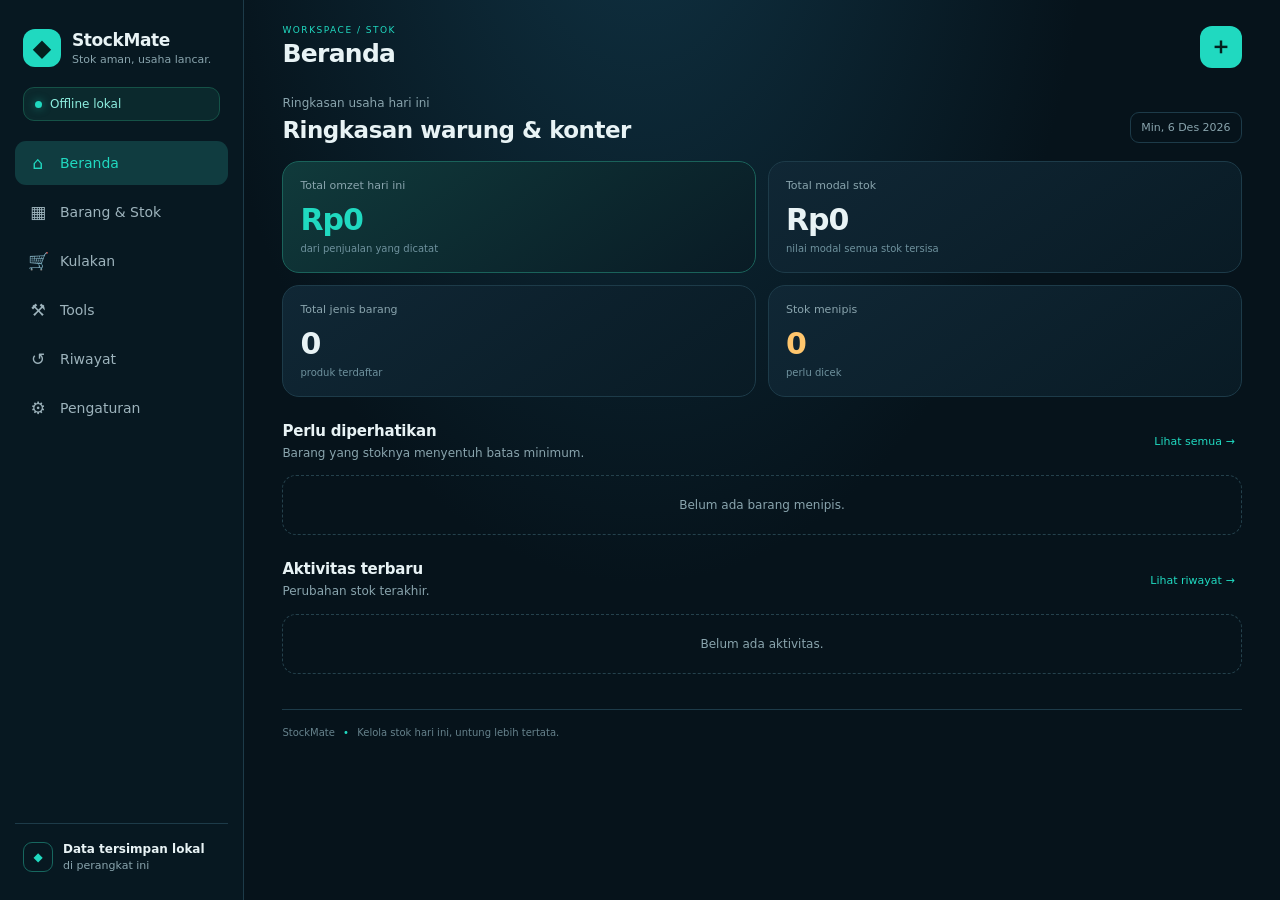
==== index.html @ 465882c8 "Add files via upload" ====
<!doctype html>
<html lang="id">
<head>
  <meta charset="utf-8">
  <meta name="viewport" content="width=device-width, initial-scale=1, viewport-fit=cover">
  <meta name="theme-color" content="#06131b">
  <meta name="description" content="StockMate — kelola stok warung dan konter secara offline.">
  <link rel="manifest" href="manifest.json">
  <link rel="icon" href="icons/icon-192.svg" type="image/svg+xml">
  <link rel="stylesheet" href="style.css">
  <title>StockMate — Kelola Stok</title>
</head>
<body>
  <div class="app-shell">
    <aside class="sidebar" id="sidebar">
      <a class="brand" href="#beranda" aria-label="StockMate Beranda">
        <span class="brand-mark">◆</span><span><b>StockMate</b><small>Stok aman, usaha lancar.</small></span>
      </a>
      <div class="offline-pill"><span class="dot"></span><span id="connectionLabel">Offline lokal</span></div>
      <nav class="nav-list" aria-label="Navigasi utama">
        <button class="nav-item active" data-page="beranda"><span>⌂</span> Beranda</button>
        <button class="nav-item" data-page="barang"><span>▦</span> Barang & Stok</button>
        <button class="nav-item" data-page="kulakan"><span>🛒</span> Kulakan</button>
        <button class="nav-item" data-page="tools"><span>⚒</span> Tools</button>
        <button class="nav-item" data-page="riwayat"><span>↺</span> Riwayat</button>
        <button class="nav-item" data-page="pengaturan"><span>⚙</span> Pengaturan</button>
      </nav>
      <div class="sidebar-note"><span class="mini-logo">◆</span><div><b>Data tersimpan lokal</b><small>di perangkat ini</small></div></div>
    </aside>

    <main class="main-area">
      <header class="topbar">
        <button class="icon-btn mobile-menu" id="menuToggle" aria-label="Buka menu">☰</button>
        <div><div class="eyebrow" id="pageEyebrow">WORKSPACE / STOK</div><h1 id="pageTitle">Beranda</h1></div>
        <button class="avatar" id="quickAdd" title="Tambah barang">＋</button>
      </header>

      <section class="page active" id="page-beranda">
        <div class="welcome-row"><div><p class="muted">Ringkasan usaha hari ini</p><h2>Ringkasan warung & konter</h2></div><span class="date-chip" id="todayLabel"></span></div>
        <div class="stats-grid">
          <article class="stat-card stat-revenue"><span class="stat-label">Total omzet hari ini</span><strong id="statRevenue">Rp0</strong><small>dari penjualan yang dicatat</small></article>
          <article class="stat-card"><span class="stat-label">Total modal stok</span><strong id="statValue">Rp0</strong><small>nilai modal semua stok tersisa</small></article>
          <article class="stat-card"><span class="stat-label">Total jenis barang</span><strong id="statProducts">0</strong><small>produk terdaftar</small></article>
          <article class="stat-card warning"><span class="stat-label">Stok menipis</span><strong id="statLow">0</strong><small>perlu dicek</small></article>
        </div>
        <div class="section-heading"><div><h3>Perlu diperhatikan</h3><p class="muted">Barang yang stoknya menyentuh batas minimum.</p></div><button class="text-btn" data-goto="barang">Lihat semua →</button></div>
        <div id="lowStockList" class="product-list empty-state">Belum ada barang menipis.</div>
        <div class="section-heading"><div><h3>Aktivitas terbaru</h3><p class="muted">Perubahan stok terakhir.</p></div><button class="text-btn" data-goto="riwayat">Lihat riwayat →</button></div>
        <div id="recentActivity" class="activity-list empty-state">Belum ada aktivitas.</div>
      </section>

      <section class="page" id="page-barang">
        <div class="toolbar"><label class="search-box">⌕ <input id="productSearch" placeholder="Cari nama atau barcode..." autocomplete="off"></label><button class="primary-btn" data-action="add-product">＋ Tambah</button></div>
        <div class="filters"><button class="filter active" data-filter="semua">Semua</button><button class="filter" data-filter="tersedia">Tersedia</button><button class="filter" data-filter="menipis">Menipis</button><button class="filter" data-filter="warung">Warung</button><button class="filter" data-filter="konter">Konter</button></div>
        <div id="productsList" class="product-list empty-state">Belum ada barang. Tambahkan barang pertama lu.</div>
      </section>

      <section class="page" id="page-kulakan">
        <div class="section-heading"><div><h3>Daftar kulakan</h3><p class="muted">Catatan belanja ke agen, terpisah dari stok.</p></div><button class="primary-btn" data-action="add-shopping">＋ Tambah</button></div>
        <div class="inline-form"><input id="shoppingName" placeholder="Nama barang yang mau dibeli"><input id="shoppingQty" type="number" min="1" value="1" aria-label="Jumlah kulakan"><button class="primary-btn" id="addShoppingBtn">Tambah</button></div>
        <div id="shoppingList" class="shopping-list empty-state">Daftar kulakan masih kosong.</div>
        <button class="danger-outline hidden" id="clearShopping">Hapus daftar selesai</button>
      </section>

      <section class="page" id="page-tools">
        <div class="section-heading"><div><h3>Tools</h3><p class="muted">Modul terpisah dari sistem stok. Bisa dikembangkan lagi.</p></div></div>
        <div class="tool-grid">
          <button class="tool-card" data-tool="profit"><span class="tool-icon">↗</span><b>Kalkulator laba</b><small>Hitung laba per barang</small></button>
          <button class="tool-card" data-tool="price"><span class="tool-icon">％</span><b>Kalkulator harga</b><small>Modal + target laba</small></button>
          <button class="tool-card" data-tool="expense"><span class="tool-icon">▤</span><b>Catatan pengeluaran</b><small>Catat pengeluaran usaha</small></button>
          <button class="tool-card" data-tool="converter"><span class="tool-icon">⇄</span><b>Banding harga</b><small>Bandingkan harga per unit</small></button>
        </div>
        <div id="toolWorkspace" class="tool-workspace"><div class="empty-state">Pilih salah satu tools di atas untuk mulai.</div></div>
      </section>

      <section class="page" id="page-riwayat">
        <div class="toolbar"><label class="search-box">⌕ <input id="historySearch" placeholder="Cari aktivitas..." autocomplete="off"></label><button class="secondary-btn" id="exportHistory">Ekspor CSV</button></div>
        <div id="historyList" class="activity-list empty-state">Belum ada riwayat.</div>
      </section>

      <section class="page" id="page-pengaturan">
        <div class="settings-card"><div><h3>Backup data</h3><p class="muted">Simpan seluruh barang, riwayat, kulakan, dan pengeluaran ke file JSON.</p></div><button class="primary-btn" id="exportBackup">Ekspor JSON</button></div>
        <div class="settings-card"><div><h3>Pulihkan data</h3><p class="muted">Impor file backup StockMate. Data aktif akan diganti setelah lu konfirmasi.</p></div><label class="secondary-btn file-label">Pilih file JSON<input type="file" id="importBackup" accept=".json,application/json"></label></div>
        <div class="settings-card"><div><h3>Stok minimum</h3><p class="muted">Batas default untuk menandai stok menipis.</p></div><div class="setting-inline"><input id="defaultMinStock" type="number" min="0" value="5"><button class="primary-btn" id="saveMinStock">Simpan</button></div></div>
        <div class="settings-card"><div><h3>Data contoh</h3><p class="muted">Isi contoh barang untuk mencoba aplikasi. Tidak akan menimpa data yang ada.</p></div><button class="secondary-btn" id="loadDemo">Muat contoh</button></div>
        <div class="settings-card"><div><h3>Pasang aplikasi</h3><p class="muted">Buka melalui HTTPS, lalu pilih Instal aplikasi / Tambahkan ke layar utama di Chrome.</p></div><button class="secondary-btn" id="installApp" disabled>Instal aplikasi</button></div>
        <div class="settings-card danger-zone"><div><h3>Hapus seluruh data</h3><p class="muted">Tindakan ini tidak bisa dibatalkan. Ekspor backup dulu.</p></div><button class="danger-btn" id="clearAll">Hapus data</button></div>
        <p class="fine-print">StockMate menyimpan data di browser/perangkat ini. Bersihkan data browser atau pindah perangkat bisa menghilangkan data jika belum di-backup.</p>
      </section>
      <footer>StockMate <span>•</span> Kelola stok hari ini, untung lebih tertata.</footer>
    </main>
  </div>

  <div class="modal-backdrop hidden" id="modalBackdrop">
    <section class="modal" role="dialog" aria-modal="true" aria-labelledby="modalTitle">
      <div class="modal-head"><div><p class="eyebrow">STOCKMATE / FORM</p><h2 id="modalTitle">Tambah Barang</h2></div><button class="icon-btn" id="closeModal" aria-label="Tutup">×</button></div>
      <form id="productForm">
        <input type="hidden" id="editProductId">
        <div class="form-grid">
          <label class="field full">Nama barang<input id="productName" required maxlength="100" placeholder="Contoh: Kabel data Type-C"></label>
          <label class="field">Kategori<select id="productCategory"><option>Warung</option><option>Konter</option><option>Lainnya</option></select></label>
          <label class="field">Barcode (opsional)<div class="input-with-btn"><input id="productBarcode" placeholder="Kode barcode"><button type="button" class="small-btn" id="scanFromForm">Scan</button></div></label>
          <label class="field">Harga modal (Rp)<input id="productCost" type="number" min="0" step="1" required placeholder="0"></label>
          <label class="field">Harga jual (Rp)<input id="productPrice" type="number" min="0" step="1" required placeholder="0"></label>
          <label class="field">Stok awal / jumlah<input id="productStock" type="number" min="0" step="1" required value="0"></label>
          <label class="field">Batas minimum<input id="productMin" type="number" min="0" step="1" value="5"></label>
          <label class="field full">Catatan (opsional)<textarea id="productNotes" rows="2" placeholder="Merek, warna, ukuran..."></textarea></label>
        </div>
        <div class="form-actions"><button type="button" class="secondary-btn" id="cancelModal">Batal</button><button class="primary-btn" type="submit">Simpan barang</button></div>
      </form>
    </section>
  </div>

  <div class="modal-backdrop hidden" id="scannerBackdrop">
    <section class="modal scanner-modal" role="dialog" aria-modal="true" aria-labelledby="scannerTitle">
      <div class="modal-head"><div><p class="eyebrow">KAMERA PERANGKAT</p><h2 id="scannerTitle">Scan Barcode</h2></div><button class="icon-btn" id="closeScanner" aria-label="Tutup">×</button></div>
      <p class="muted">Arahkan barcode ke dalam area kamera. Kamera memerlukan HTTPS dan izin dari lu.</p>
      <video id="scannerVideo" playsinline muted></video>
      <div class="scan-actions"><button class="primary-btn" id="startScan">Mulai kamera</button><button class="secondary-btn" id="stopScan">Matikan kamera</button></div>
      <label class="field">Atau masukkan kode manual<input id="manualBarcode" inputmode="numeric" placeholder="Ketik / tempel kode barcode"></label>
      <button class="primary-btn full-btn" id="useManualBarcode">Gunakan kode</button>
      <p id="scannerStatus" class="fine-print">Scanner menggunakan dukungan barcode bawaan browser bila tersedia.</p>
    </section>
  </div>
  <div class="toast-region" id="toastRegion" aria-live="polite"></div>
  <script src="db.js"></script>
  <script src="scanner.js"></script>
  <script src="tools.js"></script>
  <script src="app.js"></script>
</body>
</html>
---- style.css ----
:root{color-scheme:dark;--bg:#06131b;--panel:#0b1d28;--panel2:#102735;--line:#1d3b49;--text:#e8f3f5;--muted:#89a4ad;--teal:#20d9c0;--teal2:#0ea995;--red:#ff727d;--amber:#ffc66d;--radius:17px;font-family:Inter,ui-sans-serif,system-ui,-apple-system,BlinkMacSystemFont,"Segoe UI",sans-serif}
*{box-sizing:border-box}body{margin:0;background:radial-gradient(ellipse at 50% -20%,#103344 0,transparent 50%),var(--bg);color:var(--text);font-size:14px}button,input,select,textarea{font:inherit}button{cursor:pointer}button:focus-visible,input:focus-visible,select:focus-visible,textarea:focus-visible{outline:2px solid var(--teal);outline-offset:2px}.app-shell{min-height:100vh}.sidebar{position:fixed;inset:0 auto 0 0;width:244px;padding:24px 15px;background:#071821;border-right:1px solid var(--line);display:flex;flex-direction:column;z-index:20}.brand{display:flex;gap:11px;align-items:center;color:var(--text);text-decoration:none;padding:5px 8px 20px}.brand-mark{width:38px;height:38px;border-radius:12px;background:var(--teal);color:#03211f;display:grid;place-items:center;font-size:24px;font-weight:900}.brand b{display:block;font-size:17px;letter-spacing:-.4px}.brand small,.sidebar-note small{display:block;color:var(--muted);font-size:11px;margin-top:3px}.offline-pill{display:flex;align-items:center;gap:8px;margin:0 8px 20px;padding:9px 11px;border:1px solid #155247;border-radius:11px;color:#8deee0;font-size:12px;background:#0b292d}.dot{width:7px;height:7px;background:var(--teal);border-radius:50%;box-shadow:0 0 9px #20d9c080}.nav-list{display:grid;gap:5px}.nav-item{display:flex;align-items:center;gap:12px;padding:12px 13px;border:0;border-radius:11px;background:transparent;color:#9db3bc;text-align:left;transition:.18s}.nav-item span{width:20px;text-align:center;font-size:17px}.nav-item:hover,.nav-item.active{background:#103c40;color:var(--teal)}.sidebar-note{margin-top:auto;border-top:1px solid var(--line);padding:18px 8px 4px;display:flex;align-items:center;gap:10px;font-size:12px}.mini-logo{display:grid;place-items:center;width:30px;height:30px;border:1px solid #17675f;color:var(--teal);border-radius:9px}.main-area{margin-left:244px;max-width:1500px;padding:25px clamp(18px,3vw,42px) 20px}.topbar{display:flex;align-items:center;gap:13px;margin-bottom:26px}.topbar h1{font-size:25px;letter-spacing:-.7px;margin:3px 0 0}.eyebrow{font-size:9px;letter-spacing:1.5px;color:var(--teal);margin:0 0 4px}.avatar,.icon-btn{border:1px solid var(--line);background:var(--panel);color:var(--teal);border-radius:12px;width:42px;height:42px;font-size:23px;display:grid;place-items:center}.avatar{margin-left:auto;background:var(--teal);color:#04211f;border:0;font-weight:700}.mobile-menu{display:none}.page{display:none;animation:fade .2s ease}.page.active{display:block}@keyframes fade{from{opacity:.3;transform:translateY(4px)}to{opacity:1;transform:none}}.welcome-row{display:flex;align-items:end;justify-content:space-between;gap:15px;margin-bottom:18px}.welcome-row h2{font-size:clamp(18px,2vw,23px);margin:4px 0 0;letter-spacing:-.5px}.muted{color:var(--muted);font-size:12px;line-height:1.55;margin:0}.date-chip{font-size:11px;border:1px solid var(--line);padding:8px 10px;border-radius:9px;color:var(--muted);white-space:nowrap}.stats-grid{display:grid;grid-template-columns:repeat(2,minmax(0,1fr));gap:12px}.stat-card{padding:17px;border:1px solid var(--line);border-radius:var(--radius);background:linear-gradient(145deg,#102735,#091b25);min-width:0}.stat-label{color:var(--muted);font-size:11px;display:block}.stat-card strong{display:block;font-size:clamp(22px,3vw,30px);letter-spacing:-1px;margin:10px 0 2px}.stat-card small{color:#6f929e;font-size:10px}.stat-card.warning strong{color:var(--amber)}.stat-card.stat-revenue{border-color:#1a625a;background:linear-gradient(145deg,#103a3b,#091b25)}.stat-card.stat-revenue strong{color:var(--teal)}.quick-actions{display:flex;gap:9px;flex-wrap:wrap;margin:17px 0 28px}.primary-btn,.secondary-btn,.danger-btn,.danger-outline{display:inline-flex;align-items:center;justify-content:center;gap:7px;border-radius:11px;padding:11px 15px;border:1px solid transparent;font-weight:650;font-size:12px;transition:transform .15s,filter .15s}.primary-btn{background:var(--teal);color:#04201e}.primary-btn:hover{filter:brightness(1.08);transform:translateY(-1px)}.secondary-btn{background:#0d2430;color:#d5e8eb;border-color:#244654}.secondary-btn:hover{border-color:var(--teal);color:var(--teal)}.danger-btn{background:#51252d;color:#ffb4ba;border-color:#74333d}.danger-outline{background:transparent;color:var(--red);border-color:#733641;margin-top:12px}.text-btn{border:0;background:transparent;color:var(--teal);font-size:11px;padding:7px}.section-heading{display:flex;align-items:center;justify-content:space-between;gap:12px;margin:25px 0 13px}.section-heading h3,.settings-card h3{margin:0 0 4px;font-size:15px;letter-spacing:-.2px}.product-list,.activity-list,.shopping-list{display:grid;gap:8px}.empty-state{color:var(--muted);font-size:12px;border:1px dashed #24414c;padding:22px;border-radius:14px;text-align:center}.product-row,.activity-row,.shopping-row{display:flex;align-items:center;gap:12px;background:#0b1e29;border:1px solid var(--line);padding:12px;border-radius:14px;min-width:0}.product-symbol{width:42px;height:42px;flex-shrink:0;display:grid;place-items:center;border-radius:12px;background:#12323b;color:var(--teal);font-size:18px}.product-main{min-width:0;flex:1}.product-main b{display:block;font-size:12px;white-space:nowrap;overflow:hidden;text-overflow:ellipsis}.product-main small{display:block;color:var(--muted);font-size:10px;margin-top:5px;line-height:1.4}.product-right{text-align:right;flex-shrink:0}.product-right b{display:block;font-size:12px}.product-right small{display:block;color:var(--muted);font-size:10px;margin-top:4px}.status{display:inline-flex;border-radius:20px;padding:4px 7px;font-size:9px;font-weight:700;background:#123a37;color:var(--teal);white-space:nowrap}.status.low{background:#493622;color:var(--amber)}.row-actions{display:flex;gap:5px;margin-left:4px}.small-btn{border:1px solid var(--line);background:#112d38;color:var(--teal);border-radius:8px;padding:7px 9px;font-size:11px}.small-btn.danger{color:var(--red)}.toolbar{display:flex;align-items:center;gap:10px;margin-bottom:13px}.search-box{display:flex;align-items:center;gap:8px;flex:1;min-width:0;background:#0b1e29;border:1px solid var(--line);border-radius:12px;padding:0 12px;color:var(--muted);font-size:20px}.search-box input{background:transparent;border:0;outline:0;color:var(--text);width:100%;min-width:0;padding:12px 0;font-size:12px}.filters{display:flex;gap:7px;flex-wrap:wrap;margin-bottom:14px}.filter{background:transparent;border:1px solid var(--line);border-radius:30px;color:var(--muted);padding:7px 12px;font-size:10px}.filter.active{background:#103c40;border-color:#1b6b61;color:var(--teal)}.inline-form{display:flex;gap:8px;margin:15px 0}.inline-form input,.field input,.field select,.field textarea,.setting-inline input{width:100%;background:#081923;color:var(--text);border:1px solid #244452;border-radius:10px;padding:11px 12px;min-width:0}.inline-form input:first-child{flex:1}.inline-form input[type=number]{max-width:90px}.shopping-row input[type=checkbox]{accent-color:var(--teal);width:17px;height:17px}.shopping-row.done .product-main b{text-decoration:line-through;color:#67838c}.shopping-row.done{opacity:.6}.shopping-row .qty{color:var(--teal);font-size:11px;margin-left:auto;white-space:nowrap}.tool-grid{display:grid;grid-template-columns:repeat(4,minmax(0,1fr));gap:11px}.tool-card{display:flex;flex-direction:column;align-items:flex-start;gap:7px;text-align:left;padding:17px;border:1px solid var(--line);background:linear-gradient(145deg,#102733,#091923);color:var(--text);border-radius:15px;min-height:135px}.tool-card:hover{border-color:var(--teal);transform:translateY(-2px)}.tool-icon{width:34px;height:34px;display:grid;place-items:center;border-radius:10px;background:#103b3c;color:var(--teal);font-size:18px}.tool-card b{font-size:12px}.tool-card small{color:var(--muted);font-size:10px;line-height:1.4}.tool-workspace{margin-top:16px}.tool-panel{background:#0b1e29;border:1px solid var(--line);border-radius:16px;padding:18px;max-width:650px}.tool-panel h3{margin:0 0 6px}.tool-fields{display:grid;grid-template-columns:repeat(2,minmax(0,1fr));gap:12px;margin-top:16px}.field{display:flex;flex-direction:column;gap:7px;color:#a7c0c8;font-size:11px;min-width:0}.field.full{grid-column:1/-1}.tool-result{margin-top:14px;border-radius:12px;background:#103638;border:1px solid #1a6158;padding:14px;color:#9ff7e8}.tool-result strong{display:block;font-size:24px;margin-top:5px}.settings-card{display:flex;align-items:center;justify-content:space-between;gap:18px;padding:17px;margin-bottom:10px;border:1px solid var(--line);border-radius:15px;background:#0b1e29}.settings-card>div:first-child{min-width:0}.settings-card .muted{max-width:520px}.setting-inline{display:flex;gap:7px;min-width:190px}.setting-inline input{max-width:90px}.danger-zone{border-color:#63333a}.file-label{position:relative;overflow:hidden;white-space:nowrap}.file-label input{position:absolute;inset:0;opacity:0;cursor:pointer}.fine-print{color:#6f8b94;font-size:10px;line-height:1.6;margin:14px 0}.activity-row .activity-icon{width:34px;height:34px;display:grid;place-items:center;border-radius:10px;background:#123b38;color:var(--teal);flex-shrink:0}.activity-row .activity-icon.out{background:#452b31;color:var(--red)}.activity-row .product-main small{margin-top:4px}.activity-row .delta{margin-left:auto;font-weight:700;font-size:12px;white-space:nowrap;color:var(--teal)}.activity-row .delta.negative{color:var(--red)}footer{border-top:1px solid var(--line);margin-top:35px;padding:17px 0 4px;color:#66828c;font-size:10px}footer span{color:var(--teal);padding:0 5px}.modal-backdrop{position:fixed;inset:0;background:#020a0edb;backdrop-filter:blur(7px);z-index:50;display:grid;place-items:center;padding:16px}.hidden{display:none!important}.modal{width:min(680px,100%);max-height:min(92dvh,900px);overflow:auto;background:#091b25;border:1px solid #28505c;border-radius:20px;padding:22px;box-shadow:0 20px 80px #0009}.modal-head{display:flex;align-items:flex-start;justify-content:space-between;margin-bottom:20px}.modal-head h2{margin:0;font-size:21px}.modal-head .icon-btn{font-size:25px}.form-grid{display:grid;grid-template-columns:repeat(2,minmax(0,1fr));gap:13px}.input-with-btn{display:flex;gap:6px}.input-with-btn input{min-width:0}.form-actions{display:flex;justify-content:flex-end;gap:8px;margin-top:20px}.scanner-modal{width:min(500px,100%)}#scannerVideo{width:100%;max-height:300px;object-fit:cover;background:#02080b;border:1px solid var(--line);border-radius:14px;margin:14px 0;display:none}.scan-actions{display:flex;gap:8px;margin-bottom:15px}.full-btn{width:100%;margin-top:10px}.toast-region{position:fixed;right:16px;bottom:16px;z-index:90;display:grid;gap:8px;max-width:min(360px,calc(100vw - 32px))}.toast{padding:12px 15px;background:#13333b;border:1px solid #287368;color:#dffcf7;border-radius:12px;box-shadow:0 8px 30px #0005;font-size:12px;animation:fade .2s}.toast.error{border-color:#82414a;background:#3a2027;color:#ffdadd}
@media(max-width:1000px){.sidebar{width:215px}.main-area{margin-left:215px;padding:22px}.stats-grid{grid-template-columns:repeat(2,minmax(0,1fr))}.tool-grid{grid-template-columns:repeat(2,minmax(0,1fr))}}
@media(max-width:700px){.sidebar{width:min(285px,84vw);transform:translateX(-105%);transition:transform .22s;box-shadow:15px 0 40px #0005}.sidebar.open{transform:translateX(0)}.main-area{margin:0;padding:15px 14px 18px}.mobile-menu{display:grid;width:38px;height:38px;font-size:18px}.topbar{margin-bottom:20px;gap:10px}.topbar h1{font-size:22px}.topbar .eyebrow{font-size:8px}.avatar{width:38px;height:38px}.welcome-row{align-items:flex-start;flex-direction:column;gap:8px}.welcome-row h2{font-size:19px}.date-chip{font-size:10px}.stats-grid{gap:8px}.stat-card{padding:13px;border-radius:14px}.stat-card strong{font-size:24px;margin:8px 0 1px}.quick-actions{display:grid;grid-template-columns:1fr 1fr;gap:8px;margin:13px 0 25px}.quick-actions button:first-child{grid-column:1/-1}.section-heading{align-items:flex-start;margin-top:22px}.section-heading h3{font-size:14px}.product-row,.activity-row,.shopping-row{padding:10px;gap:9px}.product-symbol{width:38px;height:38px}.product-main b{font-size:11px}.product-right b{font-size:11px}.row-actions{flex-direction:column}.toolbar{gap:7px}.toolbar>.primary-btn,.toolbar>.secondary-btn{padding:10px}.filters{gap:5px}.filter{padding:7px 10px}.tool-grid{gap:8px}.tool-card{padding:13px;min-height:125px}.settings-card{align-items:flex-start;flex-direction:column;gap:12px;padding:14px}.settings-card>.primary-btn,.settings-card>.secondary-btn,.settings-card>.danger-btn,.settings-card>.file-label{width:100%}.setting-inline{width:100%;min-width:0}.setting-inline input{flex:1;max-width:none}.form-grid{grid-template-columns:1fr;gap:12px}.field.full{grid-column:auto}.modal{padding:17px;border-radius:17px}.modal-backdrop{padding:10px}.inline-form{flex-wrap:wrap}.inline-form input:first-child{min-width:100%}.inline-form input[type=number]{max-width:90px}.inline-form button{flex:1}.tool-fields{grid-template-columns:1fr}.date-chip{white-space:normal}}

.sell-btn{background:#103c40;color:var(--teal);border-color:#1b6b61}.sell-btn:disabled{opacity:.35;cursor:not-allowed}

/* Mobile sidebar backdrop: tap outside the drawer to dismiss it. */
.sidebar-overlay{display:none}
@media(max-width:700px){.sidebar-overlay{position:fixed;inset:0;background:rgba(1,8,12,.62);backdrop-filter:blur(2px);z-index:19;opacity:0;transition:opacity .22s}.sidebar-overlay.open{display:block;opacity:1}.sidebar{z-index:20;touch-action:pan-y}.main-area{position:relative;z-index:0}}
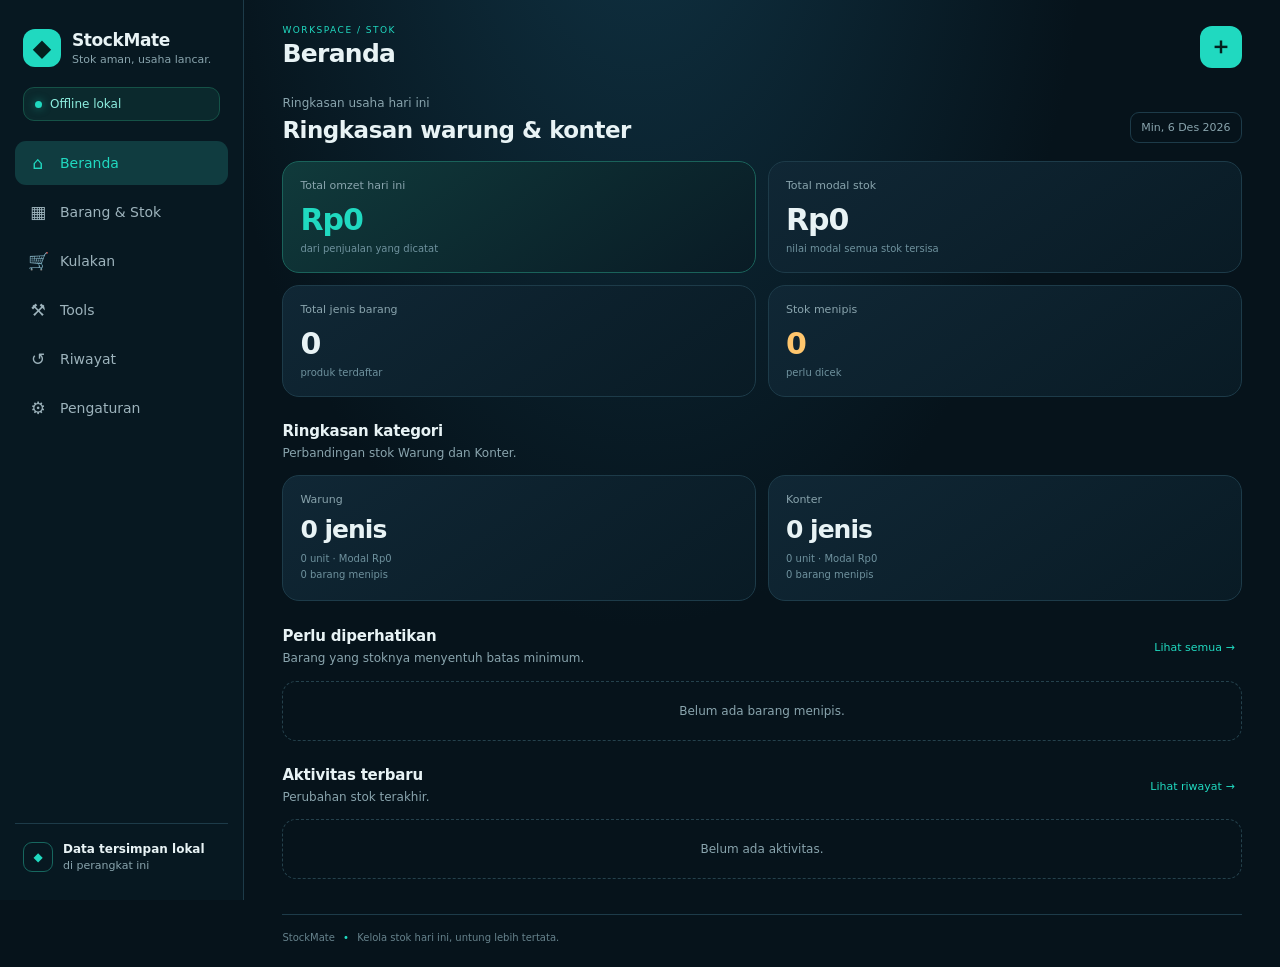
==== commit d9d9e5fa: "Add files via upload" ====
--- a/index.html
+++ b/index.html
@@ -42,6 +42,11 @@
           <article class="stat-card"><span class="stat-label">Total modal stok</span><strong id="statValue">Rp0</strong><small>nilai modal semua stok tersisa</small></article>
           <article class="stat-card"><span class="stat-label">Total jenis barang</span><strong id="statProducts">0</strong><small>produk terdaftar</small></article>
           <article class="stat-card warning"><span class="stat-label">Stok menipis</span><strong id="statLow">0</strong><small>perlu dicek</small></article>
+        </div>
+        <div class="section-heading"><div><h3>Ringkasan kategori</h3><p class="muted">Perbandingan stok Warung dan Konter.</p></div></div>
+        <div class="category-summary-grid">
+          <article class="stat-card category-card"><span class="stat-label">Warung</span><strong id="categoryWarungCount">0 jenis</strong><small id="categoryWarungDetail">0 unit · Modal Rp0</small><small id="categoryWarungLow">0 barang menipis</small></article>
+          <article class="stat-card category-card"><span class="stat-label">Konter</span><strong id="categoryKonterCount">0 jenis</strong><small id="categoryKonterDetail">0 unit · Modal Rp0</small><small id="categoryKonterLow">0 barang menipis</small></article>
         </div>
         <div class="section-heading"><div><h3>Perlu diperhatikan</h3><p class="muted">Barang yang stoknya menyentuh batas minimum.</p></div><button class="text-btn" data-goto="barang">Lihat semua →</button></div>
         <div id="lowStockList" class="product-list empty-state">Belum ada barang menipis.</div>
--- a/style.css
+++ b/style.css
@@ -8,3 +8,9 @@
 /* Mobile sidebar backdrop: tap outside the drawer to dismiss it. */
 .sidebar-overlay{display:none}
 @media(max-width:700px){.sidebar-overlay{position:fixed;inset:0;background:rgba(1,8,12,.62);backdrop-filter:blur(2px);z-index:19;opacity:0;transition:opacity .22s}.sidebar-overlay.open{display:block;opacity:1}.sidebar{z-index:20;touch-action:pan-y}.main-area{position:relative;z-index:0}}
+
+/* Dashboard category summary */
+.category-summary-grid{display:grid;grid-template-columns:repeat(2,minmax(0,1fr));gap:12px;margin:12px 0 26px}
+.category-card strong{font-size:clamp(18px,2.8vw,25px);margin:9px 0 7px}
+.category-card small{display:block;line-height:1.6}
+@media(max-width:380px){.category-summary-grid{gap:8px}.category-card{padding:13px}.category-card small{font-size:9px}}
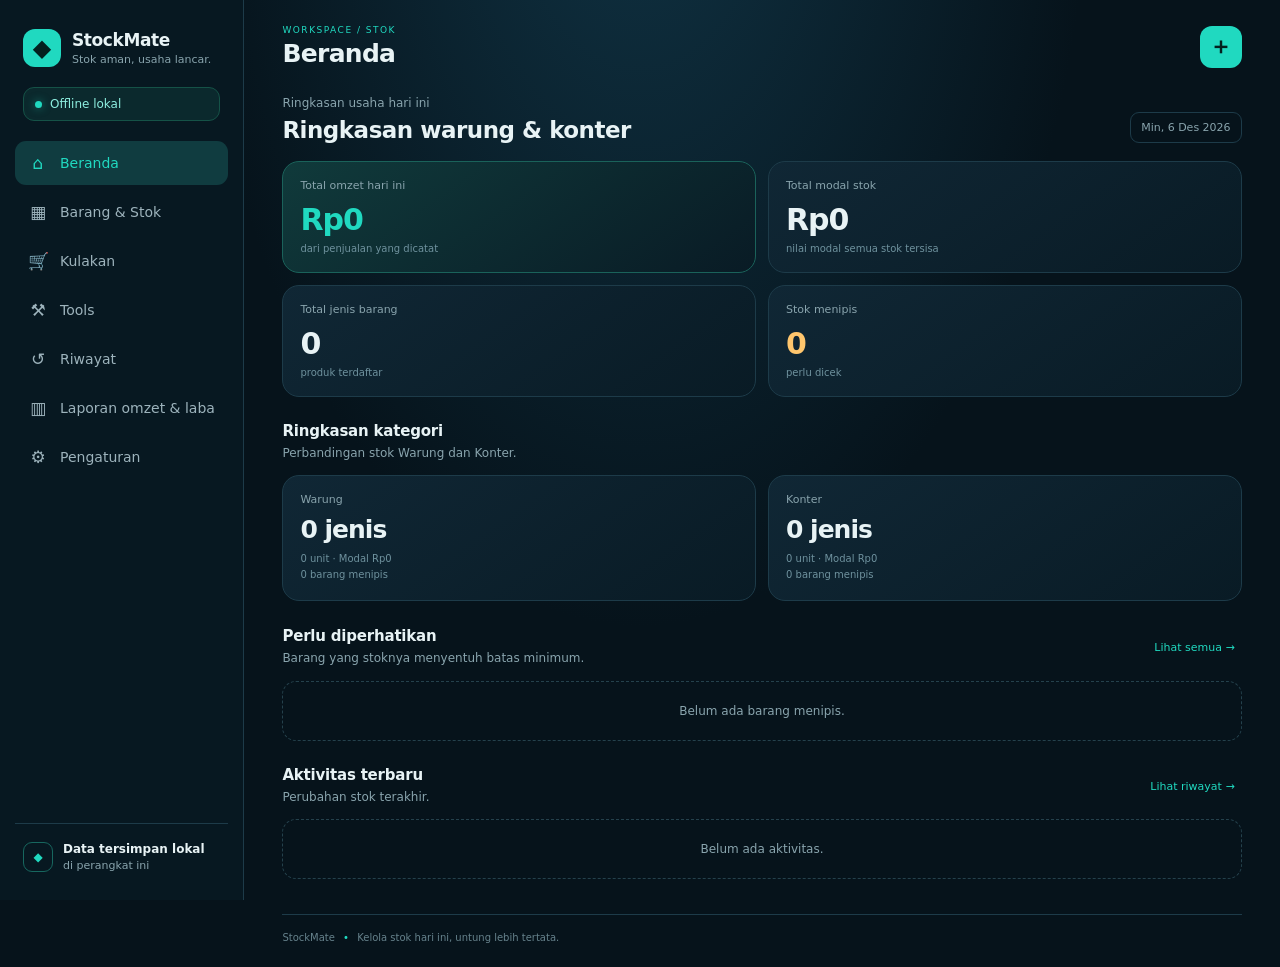
==== commit f5ffd4be: "Add files via upload" ====
--- a/index.html
+++ b/index.html
@@ -23,6 +23,7 @@
         <button class="nav-item" data-page="kulakan"><span>🛒</span> Kulakan</button>
         <button class="nav-item" data-page="tools"><span>⚒</span> Tools</button>
         <button class="nav-item" data-page="riwayat"><span>↺</span> Riwayat</button>
+        <button class="nav-item" data-page="laporan"><span>▥</span> Laporan omzet & laba</button>
         <button class="nav-item" data-page="pengaturan"><span>⚙</span> Pengaturan</button>
       </nav>
       <div class="sidebar-note"><span class="mini-logo">◆</span><div><b>Data tersimpan lokal</b><small>di perangkat ini</small></div></div>
@@ -83,7 +84,27 @@
         <div id="historyList" class="activity-list empty-state">Belum ada riwayat.</div>
       </section>
 
+      <section class="page" id="page-laporan">
+        <div class="section-heading"><div><h3>Laporan omzet & laba</h3><p class="muted">Ringkasan penjualan berdasarkan transaksi yang dicatat di StockMate.</p></div></div>
+        <div class="filters report-periods" role="group" aria-label="Periode laporan">
+          <button class="filter active" data-report-period="today">Hari ini</button>
+          <button class="filter" data-report-period="week">7 hari terakhir</button>
+          <button class="filter" data-report-period="month">Bulan ini</button>
+        </div>
+        <p class="muted report-range" id="reportRange">Periode hari ini</p>
+        <div class="stats-grid report-stats">
+          <article class="stat-card stat-revenue"><span class="stat-label">Total omzet</span><strong id="reportRevenue">Rp0</strong><small>nilai penjualan yang tercatat</small></article>
+          <article class="stat-card"><span class="stat-label">Modal barang terjual</span><strong id="reportCost">Rp0</strong><small>modal dari barang yang terjual</small></article>
+          <article class="stat-card"><span class="stat-label">Laba kotor</span><strong id="reportProfit">Rp0</strong><small>omzet dikurangi modal barang</small></article>
+          <article class="stat-card"><span class="stat-label">Jumlah barang terjual</span><strong id="reportUnits">0</strong><small id="reportTransactions">0 transaksi</small></article>
+        </div>
+        <div class="section-heading"><div><h3>Penjualan dalam periode</h3><p class="muted">Transaksi yang dibatalkan tidak dihitung.</p></div></div>
+        <div id="reportSalesList" class="activity-list empty-state">Belum ada penjualan pada periode ini.</div>
+        <p class="fine-print">Catatan: transaksi lama yang belum menyimpan harga saat transaksi memakai harga barang saat ini sebagai perkiraan, sehingga omzet dan laba historis bisa berbeda.</p>
+      </section>
+
       <section class="page" id="page-pengaturan">
+        <div class="settings-card"><div><h3>Backup otomatis lokal</h3><p class="muted" id="autoBackupStatus">Cadangan dibuat otomatis saat data berubah. Tersimpan di perangkat/browser ini.</p></div><div class="setting-inline"><button class="secondary-btn" id="backupNow">Backup sekarang</button><button class="secondary-btn" id="restoreAutoBackup">Pulihkan terakhir</button></div></div>
         <div class="settings-card"><div><h3>Backup data</h3><p class="muted">Simpan seluruh barang, riwayat, kulakan, dan pengeluaran ke file JSON.</p></div><button class="primary-btn" id="exportBackup">Ekspor JSON</button></div>
         <div class="settings-card"><div><h3>Pulihkan data</h3><p class="muted">Impor file backup StockMate. Data aktif akan diganti setelah lu konfirmasi.</p></div><label class="secondary-btn file-label">Pilih file JSON<input type="file" id="importBackup" accept=".json,application/json"></label></div>
         <div class="settings-card"><div><h3>Stok minimum</h3><p class="muted">Batas default untuk menandai stok menipis.</p></div><div class="setting-inline"><input id="defaultMinStock" type="number" min="0" value="5"><button class="primary-btn" id="saveMinStock">Simpan</button></div></div>
--- a/style.css
+++ b/style.css
@@ -14,3 +14,6 @@
 .category-card strong{font-size:clamp(18px,2.8vw,25px);margin:9px 0 7px}
 .category-card small{display:block;line-height:1.6}
 @media(max-width:380px){.category-summary-grid{gap:8px}.category-card{padding:13px}.category-card small{font-size:9px}}
+
+/* Laporan omzet dan laba */
+.report-periods{margin:14px 0 8px}.report-range{margin:0 0 12px}.report-stats{margin-top:12px}.report-stats .stat-card:nth-child(3) strong{color:var(--teal)}.report-stats .stat-card:nth-child(4) strong{color:var(--text)}
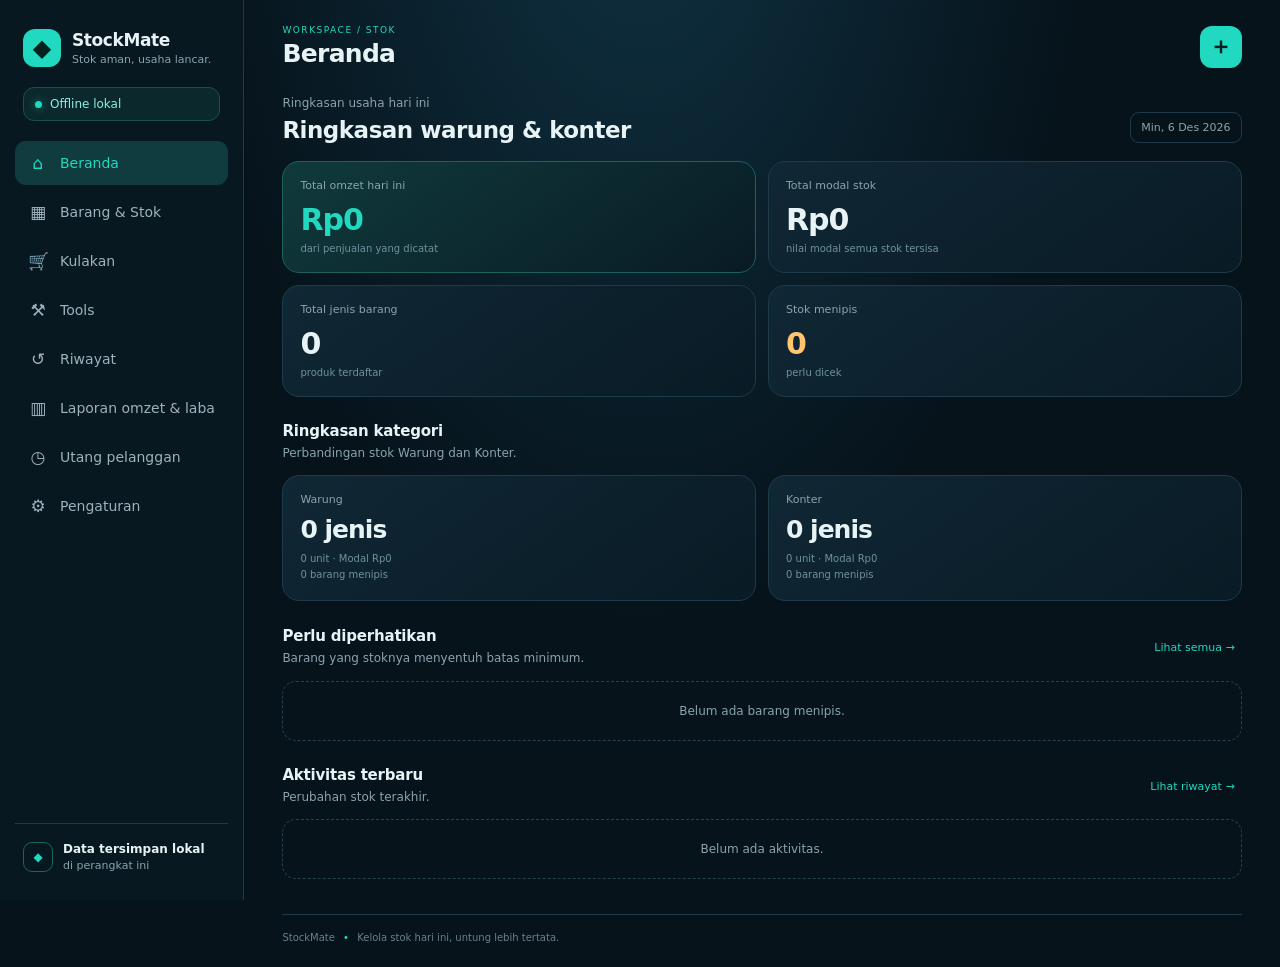
==== commit 5aab96d4: "Add files via upload" ====
--- a/index.html
+++ b/index.html
@@ -24,6 +24,7 @@
         <button class="nav-item" data-page="tools"><span>⚒</span> Tools</button>
         <button class="nav-item" data-page="riwayat"><span>↺</span> Riwayat</button>
         <button class="nav-item" data-page="laporan"><span>▥</span> Laporan omzet & laba</button>
+        <button class="nav-item" data-page="utang"><span>◷</span> Utang pelanggan</button>
         <button class="nav-item" data-page="pengaturan"><span>⚙</span> Pengaturan</button>
       </nav>
       <div class="sidebar-note"><span class="mini-logo">◆</span><div><b>Data tersimpan lokal</b><small>di perangkat ini</small></div></div>
@@ -103,6 +104,20 @@
         <p class="fine-print">Catatan: transaksi lama yang belum menyimpan harga saat transaksi memakai harga barang saat ini sebagai perkiraan, sehingga omzet dan laba historis bisa berbeda.</p>
       </section>
 
+      <section class="page" id="page-utang">
+        <div class="section-heading"><div><h3>Catatan utang pelanggan</h3><p class="muted">Catat tagihan, pembayaran sebagian, dan sisa utang.</p></div></div>
+        <form id="debtForm" class="debt-form">
+          <label class="field">Nama pelanggan<input id="debtCustomer" required maxlength="80" placeholder="Nama pelanggan"></label>
+          <label class="field">Nominal utang (Rp)<input id="debtAmount" required type="number" min="1" step="1" placeholder="Contoh: 50000"></label>
+          <label class="field full">Keterangan (opsional)<input id="debtNote" maxlength="160" placeholder="Barang / catatan utang"></label>
+          <button class="primary-btn" type="submit">Simpan utang</button>
+        </form>
+        <div class="filters" role="group" aria-label="Filter utang"><button class="filter active" data-debt-filter="unpaid">Belum lunas</button><button class="filter" data-debt-filter="all">Semua</button></div>
+        <div id="debtSummary" class="debt-summary"></div>
+        <div id="debtList" class="activity-list empty-state">Belum ada catatan utang.</div>
+        <p class="fine-print">Catatan utang ini berdiri sendiri dan belum mengurangi stok otomatis. Untuk penjualan kredit yang langsung mengurangi stok, perlu alur transaksi khusus.</p>
+      </section>
+
       <section class="page" id="page-pengaturan">
         <div class="settings-card"><div><h3>Backup otomatis lokal</h3><p class="muted" id="autoBackupStatus">Cadangan dibuat otomatis saat data berubah. Tersimpan di perangkat/browser ini.</p></div><div class="setting-inline"><button class="secondary-btn" id="backupNow">Backup sekarang</button><button class="secondary-btn" id="restoreAutoBackup">Pulihkan terakhir</button></div></div>
         <div class="settings-card"><div><h3>Backup data</h3><p class="muted">Simpan seluruh barang, riwayat, kulakan, dan pengeluaran ke file JSON.</p></div><button class="primary-btn" id="exportBackup">Ekspor JSON</button></div>
--- a/style.css
+++ b/style.css
@@ -17,3 +17,11 @@
 
 /* Laporan omzet dan laba */
 .report-periods{margin:14px 0 8px}.report-range{margin:0 0 12px}.report-stats{margin-top:12px}.report-stats .stat-card:nth-child(3) strong{color:var(--teal)}.report-stats .stat-card:nth-child(4) strong{color:var(--text)}
+
+/* Utang pelanggan dan pembatalan penjualan */
+.debt-form{display:grid;grid-template-columns:repeat(2,minmax(0,1fr));gap:12px;padding:16px;margin:14px 0;border:1px solid var(--line);border-radius:15px;background:#0b1e29}
+.debt-form .field.full{grid-column:1/-1}.debt-form button{justify-self:start}
+.debt-summary{display:grid;grid-template-columns:repeat(2,minmax(0,1fr));gap:10px;margin:12px 0}
+.debt-row{display:flex;align-items:center;gap:12px;padding:13px;border:1px solid var(--line);border-radius:13px;background:#0b1e29;margin-bottom:8px;min-width:0}
+.debt-right{display:flex;flex-direction:column;align-items:flex-end;gap:6px;flex-shrink:0}.debt-right b{font-size:12px;color:var(--amber)}.debt-right b.debt-paid{color:var(--teal)}
+@media(max-width:700px){.debt-form{grid-template-columns:1fr;padding:13px}.debt-form .field.full{grid-column:auto}.debt-form button{width:100%}.debt-row{align-items:flex-start}.debt-summary{gap:8px}.debt-summary .stat-card{min-width:0}}
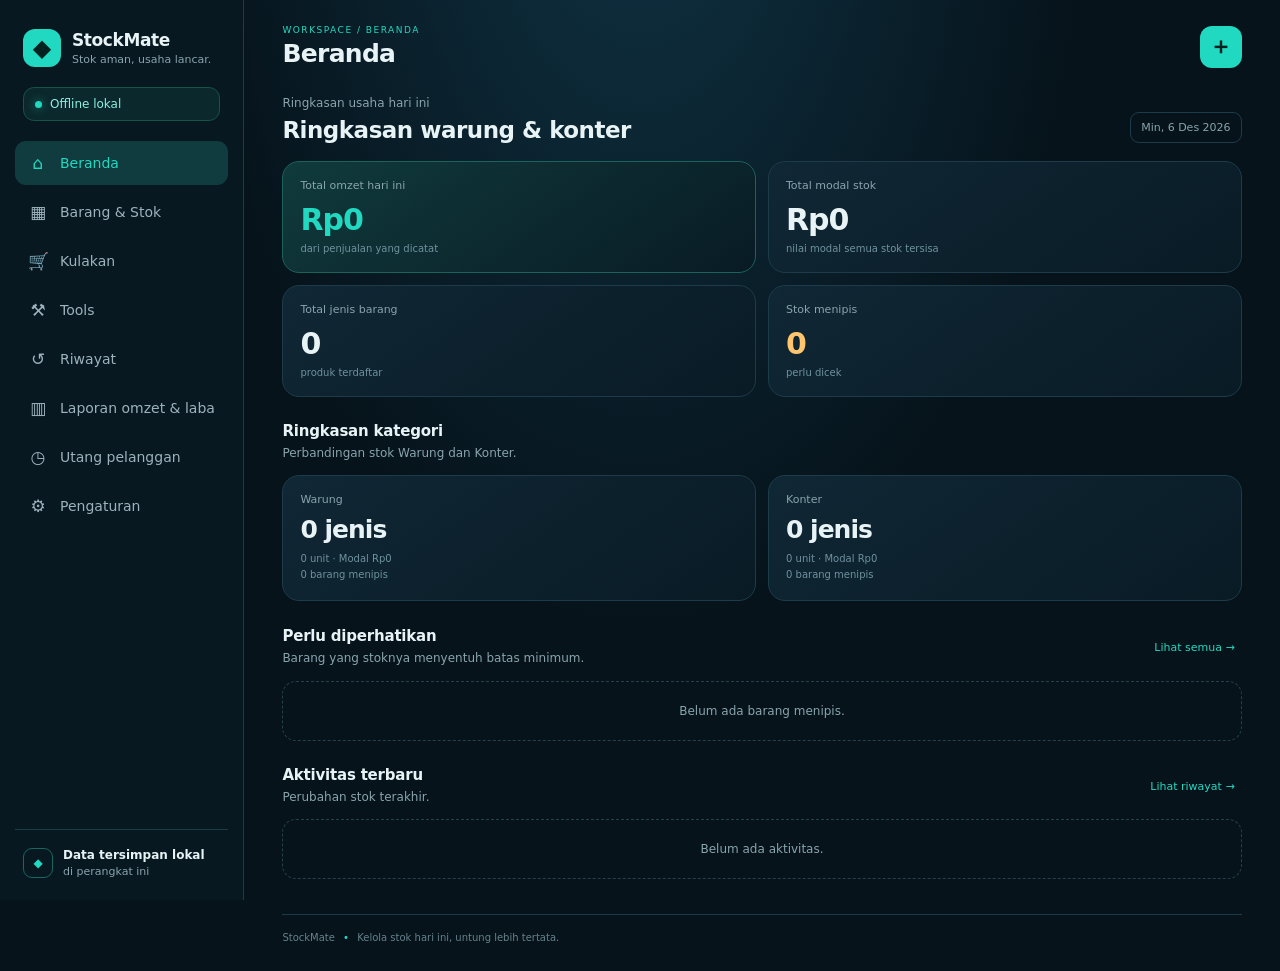
==== commit 32d0f305: "Add files via upload" ====
--- a/index.html
+++ b/index.html
@@ -81,7 +81,15 @@
       </section>
 
       <section class="page" id="page-riwayat">
-        <div class="toolbar"><label class="search-box">⌕ <input id="historySearch" placeholder="Cari aktivitas..." autocomplete="off"></label><button class="secondary-btn" id="exportHistory">Ekspor CSV</button></div>
+        <div class="toolbar"><label class="search-box">⌕ <input id="historySearch" placeholder="Cari barang atau catatan..." autocomplete="off"></label><button class="secondary-btn" id="exportHistory">Ekspor CSV</button></div>
+        <div class="history-filters">
+          <label class="field">Jenis aktivitas<select id="historyType"><option value="semua">Semua aktivitas</option><option value="penjualan">Penjualan</option><option value="masuk">Stok masuk</option><option value="keluar">Stok keluar</option><option value="koreksi">Perubahan stok</option></select></label>
+          <label class="field">Dari tanggal<input type="date" id="historyFrom"></label>
+          <label class="field">Sampai tanggal<input type="date" id="historyTo"></label>
+          <label class="field">Kategori<select id="historyCategory"><option value="semua">Semua kategori</option><option value="Warung">Warung</option><option value="Konter">Konter</option></select></label>
+          <button class="secondary-btn history-reset" id="resetHistoryFilters">Reset filter</button>
+        </div>
+        <div class="history-summary" id="historySummary">Memuat riwayat...</div>
         <div id="historyList" class="activity-list empty-state">Belum ada riwayat.</div>
       </section>
 
--- a/style.css
+++ b/style.css
@@ -25,3 +25,11 @@
 .debt-row{display:flex;align-items:center;gap:12px;padding:13px;border:1px solid var(--line);border-radius:13px;background:#0b1e29;margin-bottom:8px;min-width:0}
 .debt-right{display:flex;flex-direction:column;align-items:flex-end;gap:6px;flex-shrink:0}.debt-right b{font-size:12px;color:var(--amber)}.debt-right b.debt-paid{color:var(--teal)}
 @media(max-width:700px){.debt-form{grid-template-columns:1fr;padding:13px}.debt-form .field.full{grid-column:auto}.debt-form button{width:100%}.debt-row{align-items:flex-start}.debt-summary{gap:8px}.debt-summary .stat-card{min-width:0}}
+
+
+/* Riwayat transaksi: filter rapi dan nyaman di layar HP */
+.history-filters{display:grid;grid-template-columns:repeat(4,minmax(0,1fr));gap:10px;padding:13px;margin:0 0 12px;border:1px solid var(--line);border-radius:14px;background:#0b1e29}
+.history-filters .field{gap:6px}.history-filters input,.history-filters select{min-height:42px;font-size:12px}.history-reset{align-self:end;min-height:42px}.history-summary{font-size:11px;color:var(--muted);padding:2px 2px 12px}.history-row{align-items:flex-start}.history-row .product-main{overflow:hidden}.history-row .history-amount{color:var(--teal);font-size:10px}.history-row .activity-icon{font-size:11px;font-weight:800}
+button,.nav-item,.icon-btn,.small-btn{touch-action:manipulation;-webkit-tap-highlight-color:transparent}.nav-item{min-height:44px}.sidebar{padding-bottom:max(18px,env(safe-area-inset-bottom))}.main-area{padding-bottom:max(24px,env(safe-area-inset-bottom))}.mobile-menu{touch-action:manipulation}
+@media(max-width:700px){.history-filters{grid-template-columns:repeat(2,minmax(0,1fr));gap:9px;padding:11px}.history-filters .history-reset{grid-column:1/-1;width:100%}.history-row{flex-wrap:wrap;gap:8px}.history-row .product-main{flex-basis:calc(100% - 48px)}.history-row .delta{margin-left:43px;margin-top:-3px}.toolbar #exportHistory{white-space:nowrap;font-size:11px}.search-box input{font-size:13px;min-height:44px}.nav-item{padding-top:12px;padding-bottom:12px}}
+@media(max-width:360px){.history-filters{grid-template-columns:1fr}.history-filters .history-reset{grid-column:auto}}
